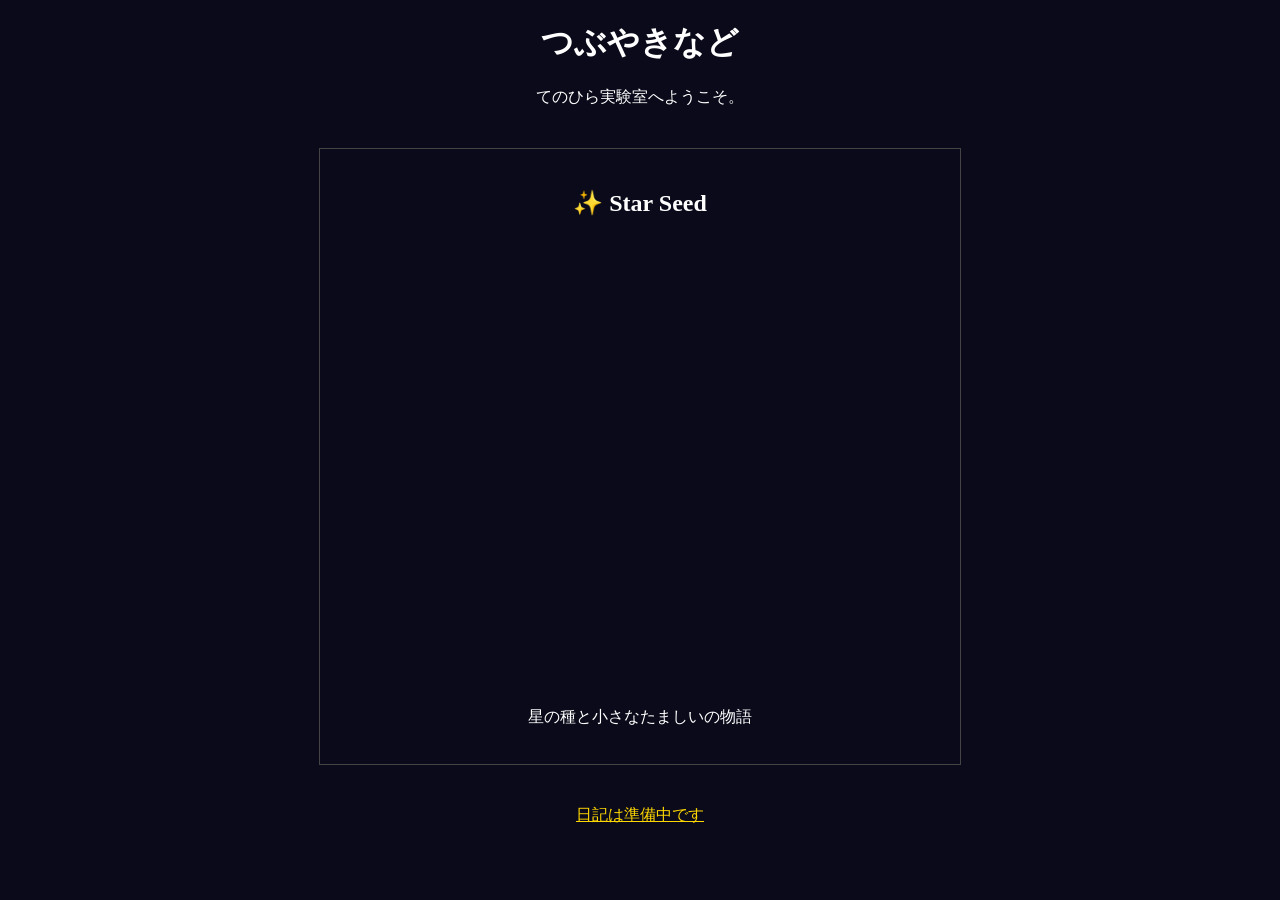
==== index.html @ f22b9439 "Create index.html" ====
<!DOCTYPE html>
<html lang="ja">
<head>
    <meta charset="UTF-8">
    <title>neMry-sketchbook</title>
    <style>
        body { background: #0a0a1a; color: #fff; text-align: center; font-family: serif; }
        .game-card { margin: 40px auto; padding: 20px; border: 1px solid #444; max-width: 600px; }
        iframe { border: none; width: 100%; height: 450px; }
    </style>
</head>
<body>
    <h1>つぶやきなど</h1>
    <p>てのひら実験室へようこそ。</p>

    <div class="game-card">
        <h2>✨ Star Seed</h2>
        <!-- PLiCyの埋め込みタグ（例） -->
        <iframe src="https://plicy.net/GameEmbed/ゲームID" allowfullscreen></iframe>
        <p>星の種と小さなたましいの物語</p>
    </div>

    <footer>
        <p><a href="diary/2026-03.html" style="color: #ffd700;">日記は準備中です</a></p>
    </footer>
</body>
</html>
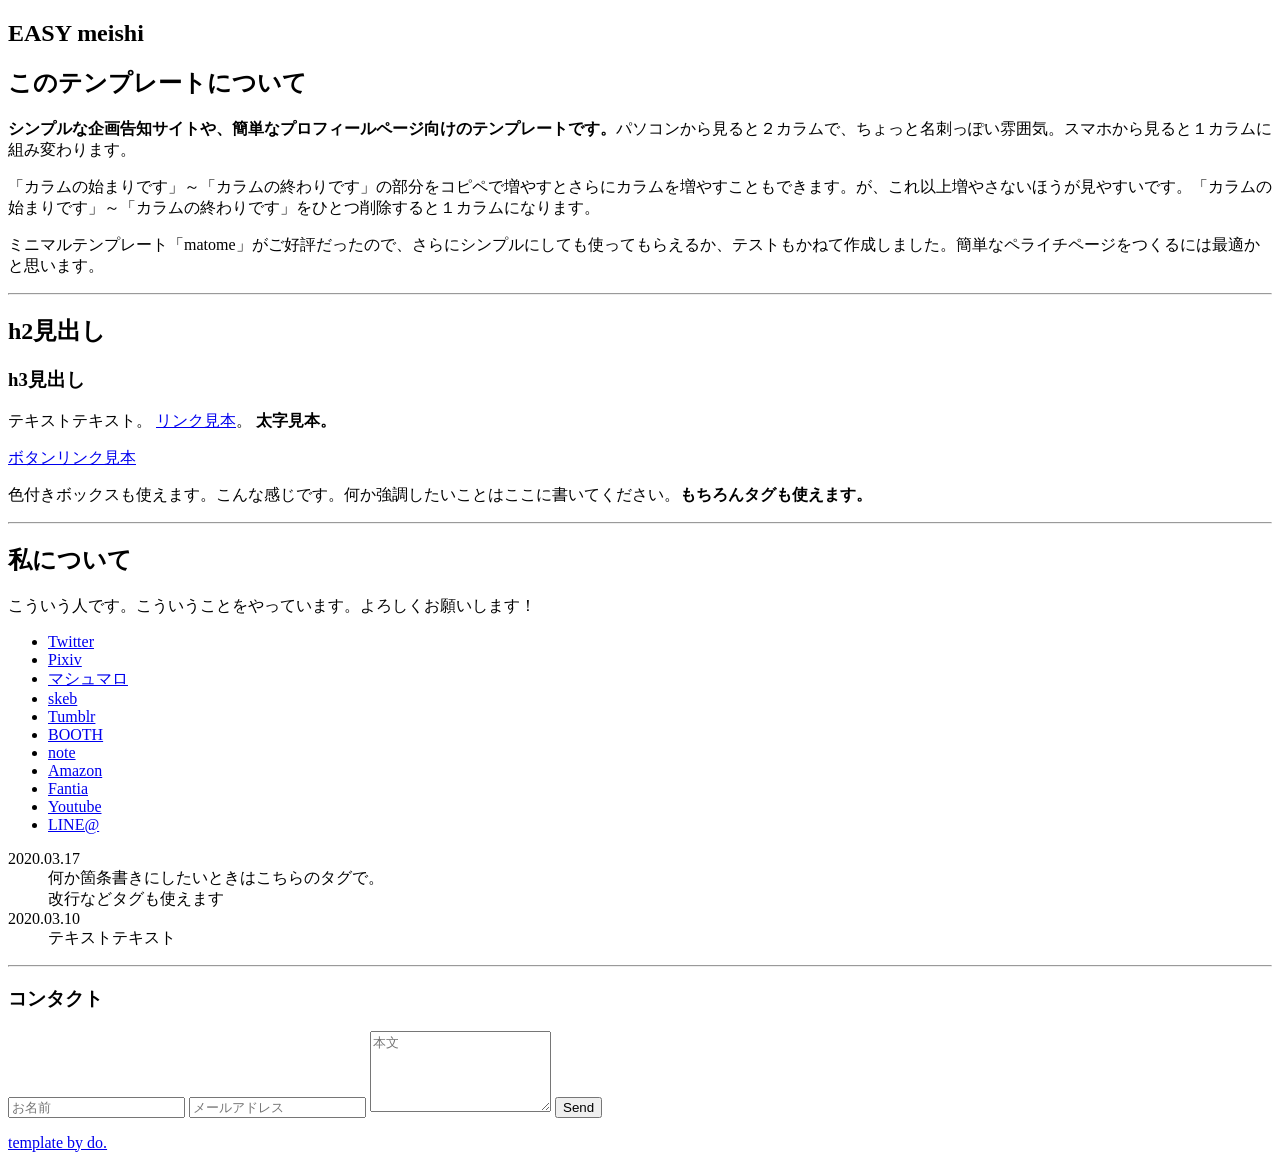
==== commit 6b8f2bce: "gt008_doテンプレその1 cssフォルダを作ってほしいです。" ====
--- a/index.html
+++ b/index.html
@@ -1,27 +1,100 @@
-<!DOCTYPE html>
-<html lang="ja">
-<head>
-    <meta charset="UTF-8">
-    <title>neMry-sketchbook</title>
-    <style>
-        body { background: #0a0a1a; color: #fff; text-align: center; font-family: serif; }
-        .game-card { margin: 40px auto; padding: 20px; border: 1px solid #444; max-width: 600px; }
-        iframe { border: none; width: 100%; height: 450px; }
-    </style>
-</head>
-<body>
-    <h1>つぶやきなど</h1>
-    <p>てのひら実験室へようこそ。</p>
-
-    <div class="game-card">
-        <h2>✨ Star Seed</h2>
-        <!-- PLiCyの埋め込みタグ（例） -->
-        <iframe src="https://plicy.net/GameEmbed/ゲームID" allowfullscreen></iframe>
-        <p>星の種と小さなたましいの物語</p>
-    </div>
-
-    <footer>
-        <p><a href="diary/2026-03.html" style="color: #ffd700;">日記は準備中です</a></p>
-    </footer>
-</body>
-</html>
+<!DOCTYPE html>
+<html lang="ja">
+<head>
+  <meta charset="utf-8">
+  <meta name="viewport" content="width=device-width">
+  <title>EASY meishi</title>
+  <link rel="stylesheet" href="css/style.css">
+</head>
+
+<body>
+
+  <main>
+
+    <section>
+      <header>
+        <h1>EASY meishi</h1>
+        <!-- h1タグの中にページのタイトルを書いてください。
+            プロフィールページなら「About me」などがおススメです -->
+      </header>
+
+      <div class="row">
+
+      <div class="col"> <!-- カラムの始まりです -->
+
+        <h2>このテンプレートについて</h2>
+        <p><strong>シンプルな企画告知サイトや、簡単なプロフィールページ向けのテンプレートです。</strong>パソコンから見ると２カラムで、ちょっと名刺っぽい雰囲気。スマホから見ると１カラムに組み変わります。</p>
+
+        <p>「カラムの始まりです」～「カラムの終わりです」の部分をコピペで増やすとさらにカラムを増やすこともできます。が、これ以上増やさないほうが見やすいです。「カラムの始まりです」～「カラムの終わりです」をひとつ削除すると１カラムになります。</p>
+
+        <p>ミニマルテンプレート「matome」がご好評だったので、さらにシンプルにしても使ってもらえるか、テストもかねて作成しました。簡単なペライチページをつくるには最適かと思います。</p>
+
+        <hr>
+        <!-- hrタグで区切り線を付けられます -->
+
+        <h2>h2見出し</h2>
+        <h3>h3見出し</h3>
+        <p>テキストテキスト。
+        <a href="#">リンク見本</a>。
+        <strong>太字見本。</strong></p>
+
+        <a href="#" class="btn">ボタンリンク見本</a>
+
+        <div class="box">
+          <p>色付きボックスも使えます。こんな感じです。何か強調したいことはここに書いてください。<strong>もちろんタグも使えます。</strong></p>
+        </div>
+
+      </div> <!-- カラムの終わりです -->
+
+      <div class="col"> <!-- カラムの始まりです -->
+      <hr class="only-phone"> <!-- スマホ表示で１カラムになったときだけ表示される区切り線です -->
+        <h2>私について</h2>
+        <p>こういう人です。こういうことをやっています。よろしくお願いします！</p>
+
+        <ul class="sns-list"> <!-- お使いのWebサービスやSNSへのリンクを貼ってください -->
+          <li><a href="#" class="twitter" target="_blank">Twitter</a></li>
+          <li><a href="#" class="pixiv" target="_blank">Pixiv</a></li>
+          <li><a href="#" class="marsh" target="_blank">マシュマロ</a></li>
+          <li><a href="#" class="skeb" target="_blank">skeb</a></li>
+          <li><a href="#" class="tumblr" target="_blank">Tumblr</a></li>
+          <li><a href="#" class="booth" target="_blank">BOOTH</a></li>
+          <li><a href="#" class="note" target="_blank">note</a></li>
+          <li><a href="#" class="amazon" target="_blank">Amazon</a></li>
+          <li><a href="#" class="fantia" target="_blank">Fantia</a></li>
+          <li><a href="#" class="youtube" target="_blank">Youtube</a></li>
+          <li><a href="#" class="lineat" target="_blank">LINE@</a></li>
+        </ul>
+
+        <dl class="memo">
+          <dt>2020.03.17</dt>
+          <dd>何か箇条書きにしたいときはこちらのタグで。<br>改行などタグも使えます</dd>
+          <dt>2020.03.10</dt>
+          <dd>テキストテキスト</dd>
+        </dl>
+
+        <hr>
+
+        <h3>コンタクト</h3>
+
+        <form method="post" action="ここにアクション" class="mailform">
+          <input type="text" name="message" placeholder="お名前">
+          <input type="mail" name="message" placeholder="メールアドレス">
+          <textarea rows="5" name="message" placeholder="本文"></textarea>
+          <input type="submit" value="Send">
+        </form>
+      </div> <!-- カラムの終わりです -->
+
+      </div>
+
+    </section>
+
+
+  </main>
+
+
+  <footer>
+    <p class="bottom"><a href="https://do.gt-gt.org" target="_blank">template by do.</a></p>
+  </footer>
+</body>
+
+</html>
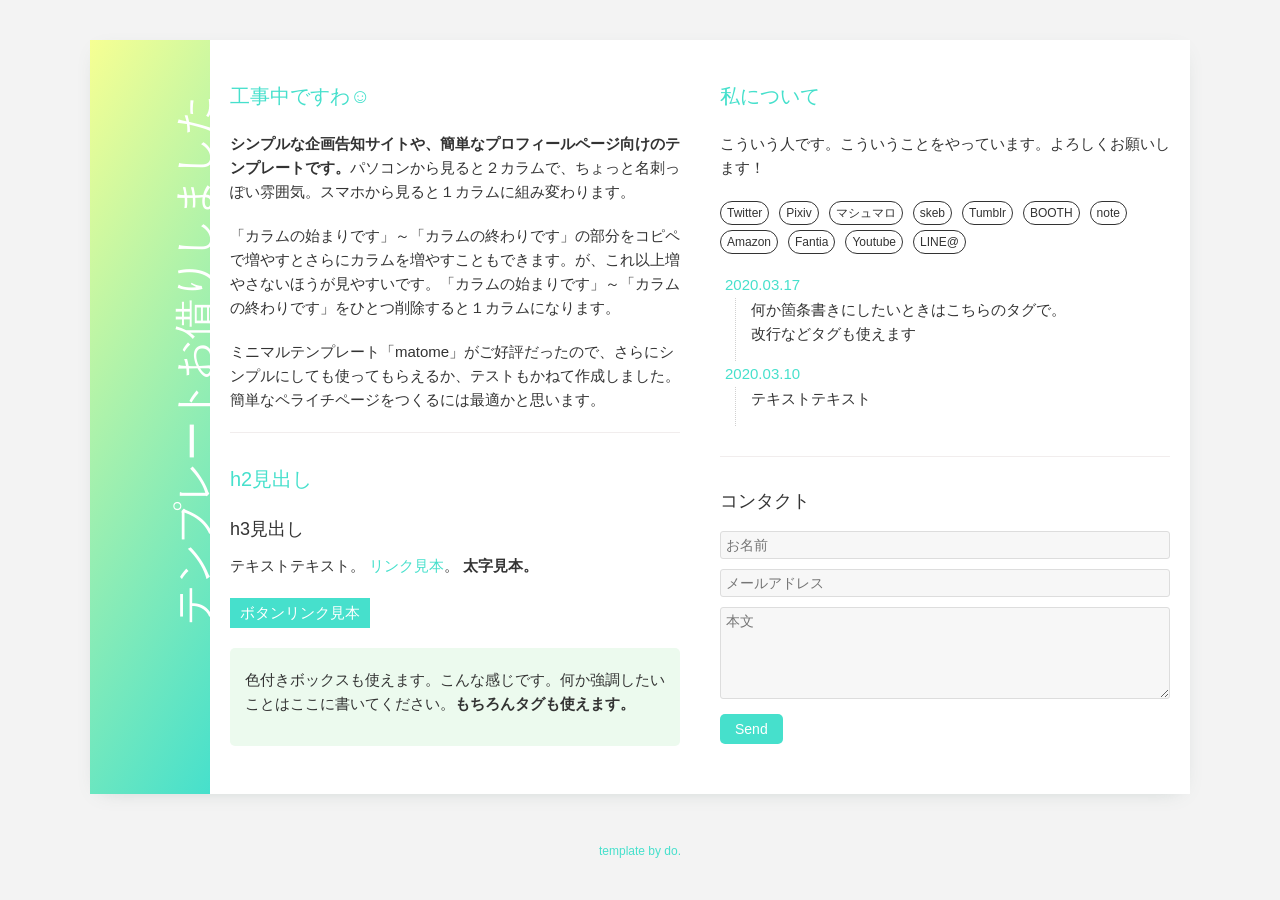
==== commit f53fa795: "Update index.html" ====
--- a/index.html
+++ b/index.html
@@ -13,7 +13,7 @@
 
     <section>
       <header>
-        <h1>EASY meishi</h1>
+        <h1>テンプレートお借りしました</h1>
         <!-- h1タグの中にページのタイトルを書いてください。
             プロフィールページなら「About me」などがおススメです -->
       </header>
@@ -22,7 +22,7 @@
 
       <div class="col"> <!-- カラムの始まりです -->
 
-        <h2>このテンプレートについて</h2>
+        <h2>工事中ですわ☺️</h2>
         <p><strong>シンプルな企画告知サイトや、簡単なプロフィールページ向けのテンプレートです。</strong>パソコンから見ると２カラムで、ちょっと名刺っぽい雰囲気。スマホから見ると１カラムに組み変わります。</p>
 
         <p>「カラムの始まりです」～「カラムの終わりです」の部分をコピペで増やすとさらにカラムを増やすこともできます。が、これ以上増やさないほうが見やすいです。「カラムの始まりです」～「カラムの終わりです」をひとつ削除すると１カラムになります。</p>
@@ -98,3 +98,4 @@
 </body>
 
 </html>
+
--- a/css/style.css
+++ b/css/style.css
@@ -0,0 +1,445 @@
+@charset "UTF-8";
+/* ==========================================
+   Template: EASY meishi（https://do.gt-gt.org/）
+   Copyright: 2020 do.
+   利用規約を遵守の上お使いください。二次配布・販売を禁じます。
+   ========================================== */
+/* ==========================================
+  リセットCSS
+  基本的には触らないでください
+  ========================================== */
+@import url("https://fonts.googleapis.com/css?family=Noto+Sans+JP:100,300|Raleway:100,300&display=swap");
+input[type="submit"] {
+  -webkit-appearance: none;
+  border-radius: 0;
+}
+
+html {
+  box-sizing: border-box;
+  -ms-overflow-style: scrollbar;
+}
+
+*,
+*::after,
+*::before {
+  box-sizing: border-box;
+}
+
+ol,
+ul {
+  list-style: none;
+}
+
+h1,
+h2,
+h3,
+h4,
+h5,
+img,
+p {
+  margin: 0;
+  padding: 0;
+}
+
+hr {
+  border: none;
+  height: 1px;
+  background: #f1eded;
+  margin: 2em auto;
+  width: 100%;
+}
+
+h1,
+h2,
+h3,
+h4,
+h5,
+p {
+  line-height: 1.6em;
+}
+
+/* ==========================================
+  以下、デザインを決める記述です。
+  ※印で検索することで設定箇所へジャンプします。
+   ========================================== */
+body {
+  background: #f3f3f3;
+  /* ↑背景色 ※ */
+  font-family: 'Avenir','Helvetica Neue','Helvetica','Arial','Hiragino Sans','ヒラギノ角ゴシック',YuGothic,'Yu Gothic','メイリオ', Meiryo,'ＭＳ Ｐゴシック','MS PGothic',sans-serif;
+  /* 全体のフォント ※ */
+  padding: 0;
+  margin: 0;
+  color: #333333;
+  font-size: 15px;
+  line-height: 1.6;
+}
+
+section {
+  overflow: hidden;
+  width: calc(90vw - 40px);
+  max-width: 1100px;
+  margin: 40px auto;
+  background: #ffffff;
+  box-shadow: 0 5px 20px -12px #69827d73;
+  display: -webkit-box;
+  display: flex;
+}
+
+@media screen and (max-width: 767px) {
+  section {
+    -webkit-box-orient: vertical;
+    -webkit-box-direction: normal;
+            flex-direction: column;
+    width: 100%;
+    margin: 0;
+    box-shadow: none;
+  }
+}
+
+header {
+  width: 120px;
+  /* 以下backgroundから始まる数行がタイトル背景のグラデーションです ※ */
+  background: #f6ff93;
+  background: linear-gradient(121deg, #f6ff93 0%, #46e0cc 100%);
+  position: relative;
+}
+
+header h1 {
+  color: #ffffff;
+  font-family: "Spartan", "Noto Sans JP", sans-serif;
+  position: absolute;
+  width: -webkit-fit-content;
+  width: -moz-fit-content;
+  width: fit-content;
+  -webkit-transform: rotate(-90deg);
+          transform: rotate(-90deg);
+  -webkit-transform-origin: right bottom;
+          transform-origin: right bottom;
+  top: -10px;
+  right: -15px;
+  font-size: 40px;
+  font-weight: 100;
+  word-break: keep-all;
+  width: 90vh;
+  text-align: right;
+}
+
+@media screen and (max-width: 991px) {
+  header {
+    width: 80px;
+  }
+}
+
+@media screen and (max-width: 767px) {
+  header {
+    width: 100%;
+    height: 50px;
+  }
+  header h1 {
+    -webkit-transform: none;
+            transform: none;
+    width: 100%;
+    top: auto;
+    right: auto;
+    bottom: -10px;
+    font-size: 25px;
+  }
+}
+
+.row {
+  display: -webkit-box;
+  display: flex;
+  -webkit-box-flex: 1;
+          flex: 1;
+}
+
+@media screen and (max-width: 767px) {
+  .row {
+    -webkit-box-orient: vertical;
+    -webkit-box-direction: normal;
+            flex-direction: column;
+  }
+}
+
+.col {
+  -webkit-box-flex: 1;
+          flex: 1;
+  padding: 40px 20px;
+}
+
+.col > *:first-of-type {
+  margin-top: 0;
+}
+
+a {
+  text-decoration: none;
+  color: #46e0cc;
+  /* ↑リンクの色　一括置換すると見出し色なども一緒に変わります ※ */
+  -webkit-transition: 0.3s;
+  transition: 0.3s;
+}
+
+a img {
+  -webkit-transition: 0.3s;
+  transition: 0.3s;
+}
+
+a:hover {
+  color: #aefe7c;
+  /* ↑リンクをホバーしたときの色 ※ */
+  -webkit-transition: 0.3s;
+  transition: 0.3s;
+}
+
+a:hover img {
+  opacity: 0.7;
+  -webkit-transition: 0.3s;
+  transition: 0.3s;
+}
+
+a.btn {
+  display: block;
+  background: #46e0cc;
+  color: white;
+  padding: 3px 10px;
+  margin: 20px 0;
+  width: -webkit-fit-content;
+  width: -moz-fit-content;
+  width: fit-content;
+}
+
+a.btn:hover {
+  background: #aefe7c;
+}
+
+dl,
+ol,
+p,
+ul {
+  margin: 10px auto 20px;
+  padding: 0;
+}
+
+@media screen and (max-width: 767px) {
+  dl,
+  ol,
+  p,
+  ul {
+    margin: 15px auto;
+  }
+}
+
+h2 {
+  color: #46e0cc;
+  font-weight: 100;
+  font-size: 20px;
+  margin: 30px 0 20px;
+}
+
+h3 {
+  margin: 20px 0 10px;
+  font-size: 18px;
+  font-weight: 400;
+}
+
+.center {
+  text-align: center;
+}
+
+dl.memo dt {
+  width: 100%;
+  color: #46e0cc;
+  padding: 1px 5px;
+}
+
+dl.memo dd {
+  border-left: 1px dotted #d0d0d0;
+  margin: 0 0 0 1em;
+  padding: 0 0 1em 1em;
+}
+
+.box {
+  background: #ecfaee;
+  /* ↑色付きボックスの背景色 ※ */
+  padding: 10px 15px;
+  border-radius: 5px;
+}
+
+ul.sns-list {
+  display: -webkit-box;
+  display: flex;
+  flex-wrap: wrap;
+  margin: 1em auto;
+  max-width: 600px;
+}
+
+ul.sns-list li {
+  margin-bottom: .3em;
+}
+
+ul.sns-list li a {
+  font-size: 12px;
+  border: 1px solid;
+  color: #333;
+  padding: 4px 6px;
+  border-radius: 20px;
+}
+
+ul.sns-list li a:hover {
+  background: #65676d;
+  color: #ffffff;
+}
+
+ul.sns-list li a.twitter:hover {
+  background: #1DA1F2;
+  border: 2px solid #1DA1F2;
+  color: #ffffff;
+}
+
+ul.sns-list li a.tumblr:hover {
+  background: #36465d;
+  border: 2px solid #36465d;
+  color: #ffffff;
+}
+
+ul.sns-list li a.lineat:hover {
+  background: #00b900;
+  border: 2px solid #00b900;
+  color: #ffffff;
+}
+
+ul.sns-list li a.youtube:hover {
+  background: #cd201f;
+  border: 2px solid #cd201f;
+  color: #ffffff;
+}
+
+ul.sns-list li a.note:hover {
+  background: #2dcdb5;
+  border: 2px solid #2dcdb5;
+  color: #ffffff;
+}
+
+ul.sns-list li a.amazon:hover {
+  background: #FF9900;
+  border: 2px solid #FF9900;
+  color: #ffffff;
+}
+
+ul.sns-list li a.marsh:hover {
+  background: #F3969A;
+  border: 2px solid #F3969A;
+  color: #ffffff;
+}
+
+ul.sns-list li a.skeb:hover {
+  background: #30B396;
+  border: 2px solid #30B396;
+  color: #ffffff;
+}
+
+ul.sns-list li a.pixiv:hover {
+  background: #0096FA;
+  border: 2px solid #0096FA;
+  color: #ffffff;
+}
+
+ul.sns-list li a.booth:hover {
+  background: #FC4D50;
+  border: 2px solid #FC4D50;
+  color: #ffffff;
+}
+
+ul.sns-list li a.fantia:hover {
+  background: #FF5600;
+  border: 2px solid #FF5600;
+  color: #ffffff;
+}
+
+ul.sns-list li:not(:last-of-type) {
+  margin-right: 10px;
+}
+
+form.mailform {
+  display: -webkit-box;
+  display: flex;
+  flex-wrap: wrap;
+}
+
+form.mailform input {
+  -webkit-transition: 0.3s;
+  transition: 0.3s;
+}
+
+form.mailform input[type=mail], form.mailform input[type=text] {
+  width: 100%;
+  font-family: YuGothic,'Yu Gothic','TsukuBRdGothic-Regular','Hiragino Kaku Gothic ProN','ヒラギノ角ゴ ProN W3','Cambria Math','Avenir',sans-serif;
+  border: none;
+  border: 1px solid #ddd;
+  border-radius: 3px;
+  background: #f7f7f7;
+  margin: 5px 0;
+  padding: 5px;
+  font-size: 14px;
+}
+
+form.mailform input[type=mail]:focus, form.mailform input[type=text]:focus {
+  outline: none;
+  background: white;
+}
+
+form.mailform input[type=submit] {
+  border: none;
+  padding: 7px 15px;
+  font-size: 14px;
+  background: #46e0cc;
+  color: #ffffff;
+  border-radius: 5px;
+  margin: 10px 0;
+  background: #46e0cc;
+}
+
+form.mailform input[type=submit]:hover {
+  outline: none;
+  background: #aefe7c;
+  cursor: pointer;
+}
+
+form.mailform textarea {
+  width: 100%;
+  border: 1px solid #ddd;
+  background: #f7f7f7;
+  border-radius: 3px;
+  font-family: YuGothic,'Yu Gothic','TsukuBRdGothic-Regular','Hiragino Kaku Gothic ProN','ヒラギノ角ゴ ProN W3','Cambria Math','Avenir',sans-serif;
+  margin: 5px 0;
+  padding: 5px;
+  font-size: 14px;
+}
+
+form.mailform textarea:focus {
+  outline: none;
+  background: white;
+}
+
+footer p {
+  text-align: center;
+}
+
+footer p a {
+  text-align: center;
+  width: 100%;
+  font-size: 12px;
+  padding: 5px 10px;
+  margin: 0 auto;
+  display: block;
+}
+
+.only-phone {
+  display: none;
+}
+
+@media screen and (max-width: 767px) {
+  .only-phone {
+    display: block;
+  }
+}
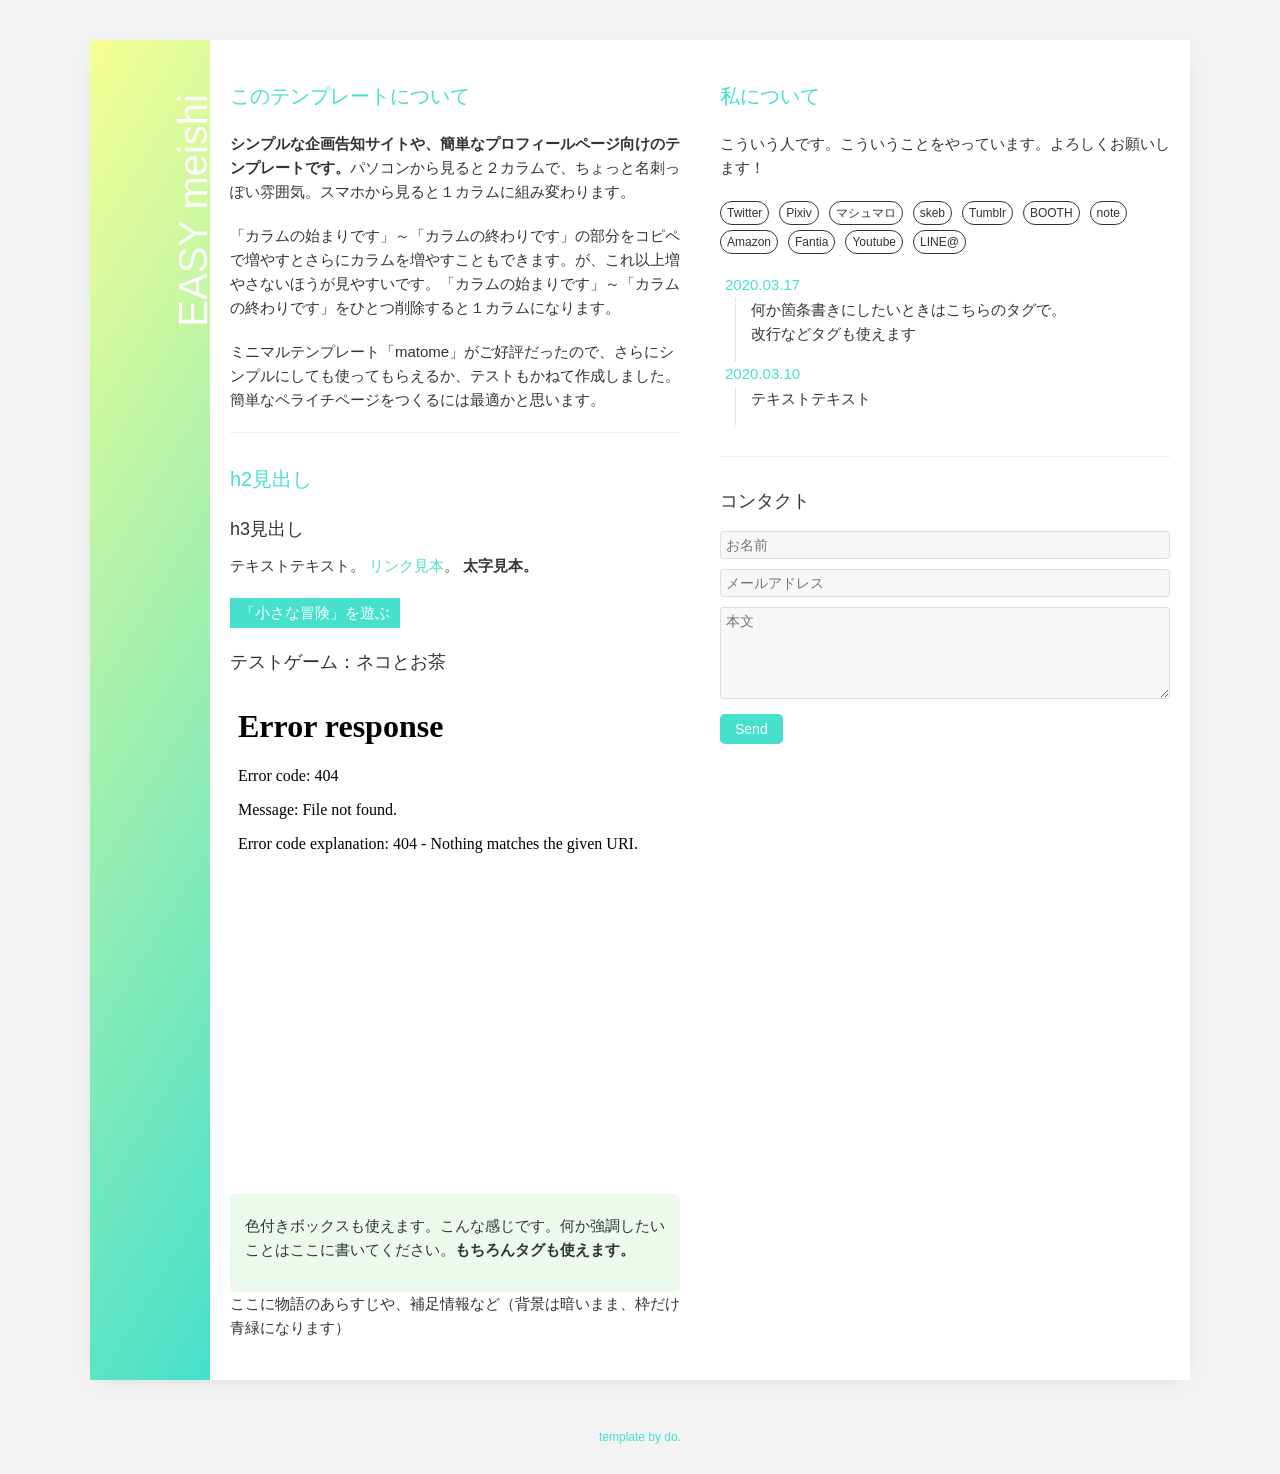
==== commit 462f4087: "upload files" ====
--- a/index.html
+++ b/index.html
@@ -13,7 +13,7 @@
 
     <section>
       <header>
-        <h1>テンプレートお借りしました</h1>
+        <h1>EASY meishi</h1>
         <!-- h1タグの中にページのタイトルを書いてください。
             プロフィールページなら「About me」などがおススメです -->
       </header>
@@ -22,7 +22,7 @@
 
       <div class="col"> <!-- カラムの始まりです -->
 
-        <h2>工事中ですわ☺️</h2>
+        <h2>このテンプレートについて</h2>
         <p><strong>シンプルな企画告知サイトや、簡単なプロフィールページ向けのテンプレートです。</strong>パソコンから見ると２カラムで、ちょっと名刺っぽい雰囲気。スマホから見ると１カラムに組み変わります。</p>
 
         <p>「カラムの始まりです」～「カラムの終わりです」の部分をコピペで増やすとさらにカラムを増やすこともできます。が、これ以上増やさないほうが見やすいです。「カラムの始まりです」～「カラムの終わりです」をひとつ削除すると１カラムになります。</p>
@@ -38,11 +38,24 @@
         <a href="#">リンク見本</a>。
         <strong>太字見本。</strong></p>
 
-        <a href="#" class="btn">ボタンリンク見本</a>
+        <a href="/games/bitsy/tiny_adventure.html" class="btn">「小さな冒険」を遊ぶ</a>
+
+<!-- サイトの中に窓を作って、その中でゲームを動かす -->
+        <div class="box-dotted">
+          <h3>テストゲーム：ネコとお茶</h3>
+          <iframe src="games/bitsy/tiny_adventure.html" width="100%" height="500px" style="border:none;"></iframe>
+        </div>
+
+
 
         <div class="box">
           <p>色付きボックスも使えます。こんな感じです。何か強調したいことはここに書いてください。<strong>もちろんタグも使えます。</strong></p>
+          
         </div>
+
+          <div class="box-dotted">
+          ここに物語のあらすじや、補足情報など（背景は暗いまま、枠だけ青緑になります）
+          </div>
 
       </div> <!-- カラムの終わりです -->
 
@@ -98,4 +111,3 @@
 </body>
 
 </html>
-
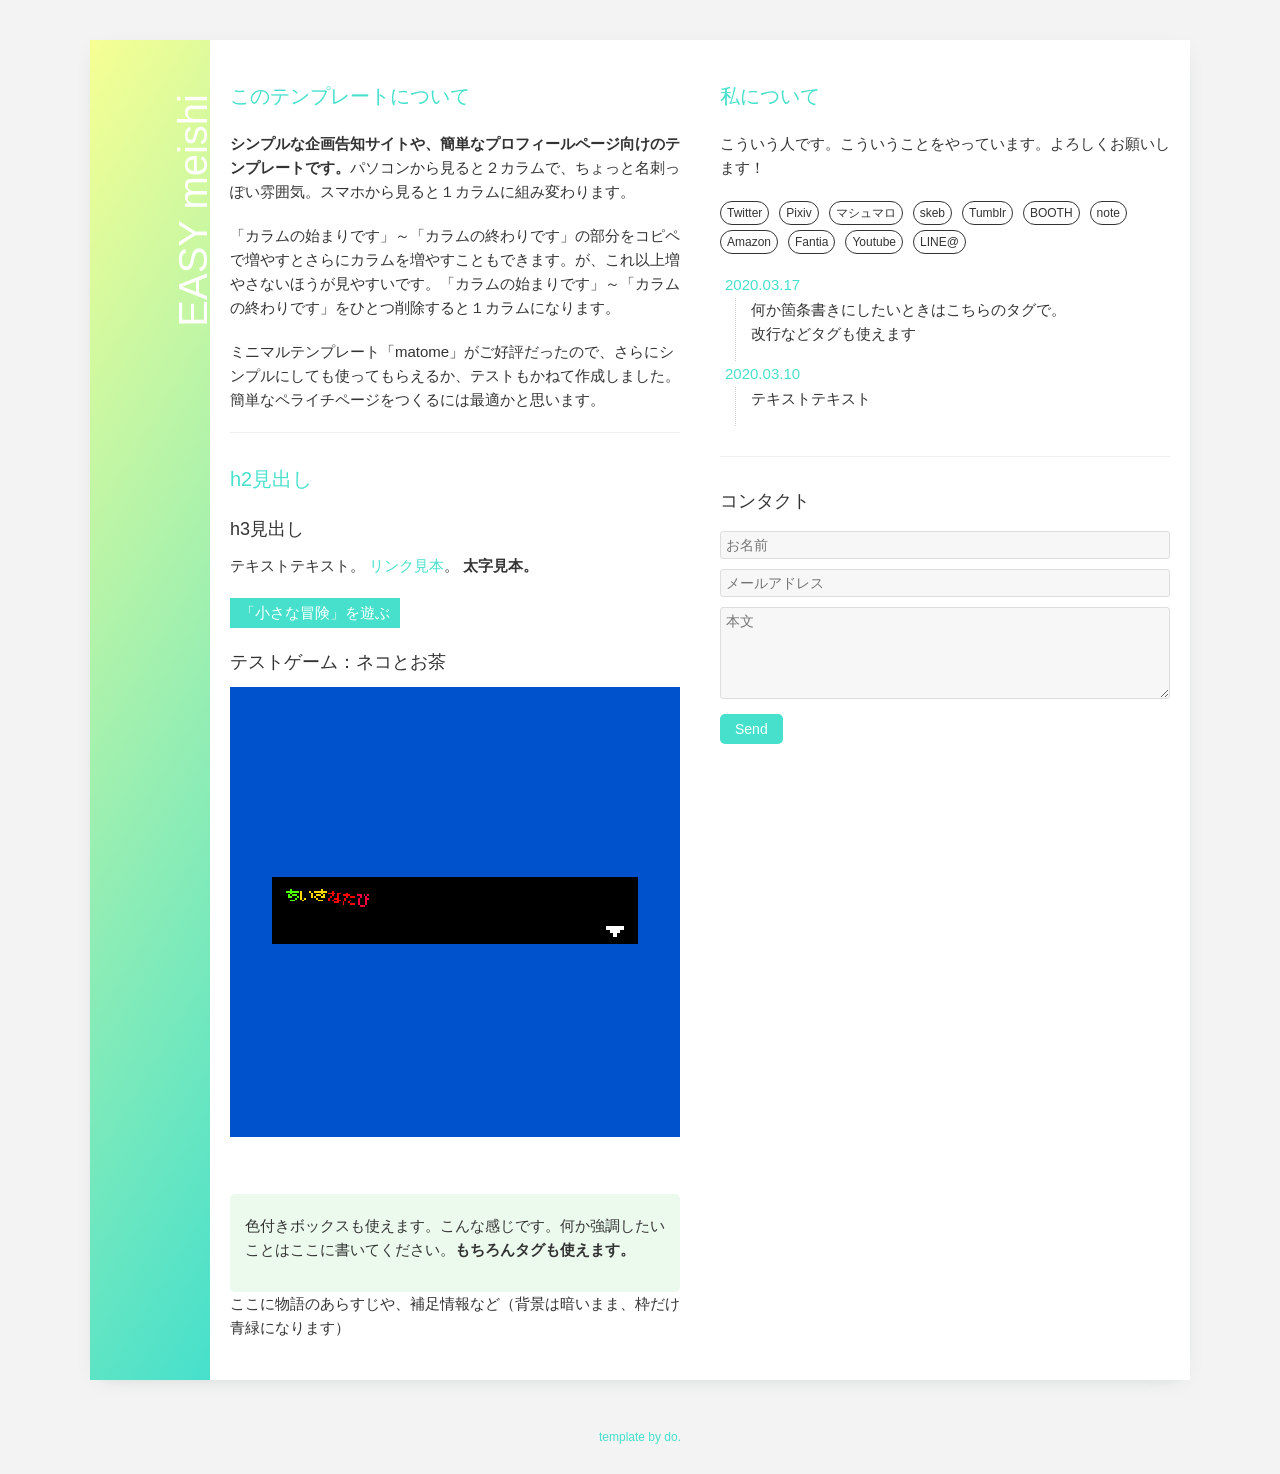
==== commit 89b71b67: "Update index.html" ====
--- a/index.html
+++ b/index.html
@@ -38,7 +38,7 @@
         <a href="#">リンク見本</a>。
         <strong>太字見本。</strong></p>
 
-        <a href="/games/bitsy/tiny_adventure.html" class="btn">「小さな冒険」を遊ぶ</a>
+        <a href="games/bitsy/tiny_adventure.html" class="btn">「小さな冒険」を遊ぶ</a>
 
 <!-- サイトの中に窓を作って、その中でゲームを動かす -->
         <div class="box-dotted">
@@ -111,3 +111,4 @@
 </body>
 
 </html>
+
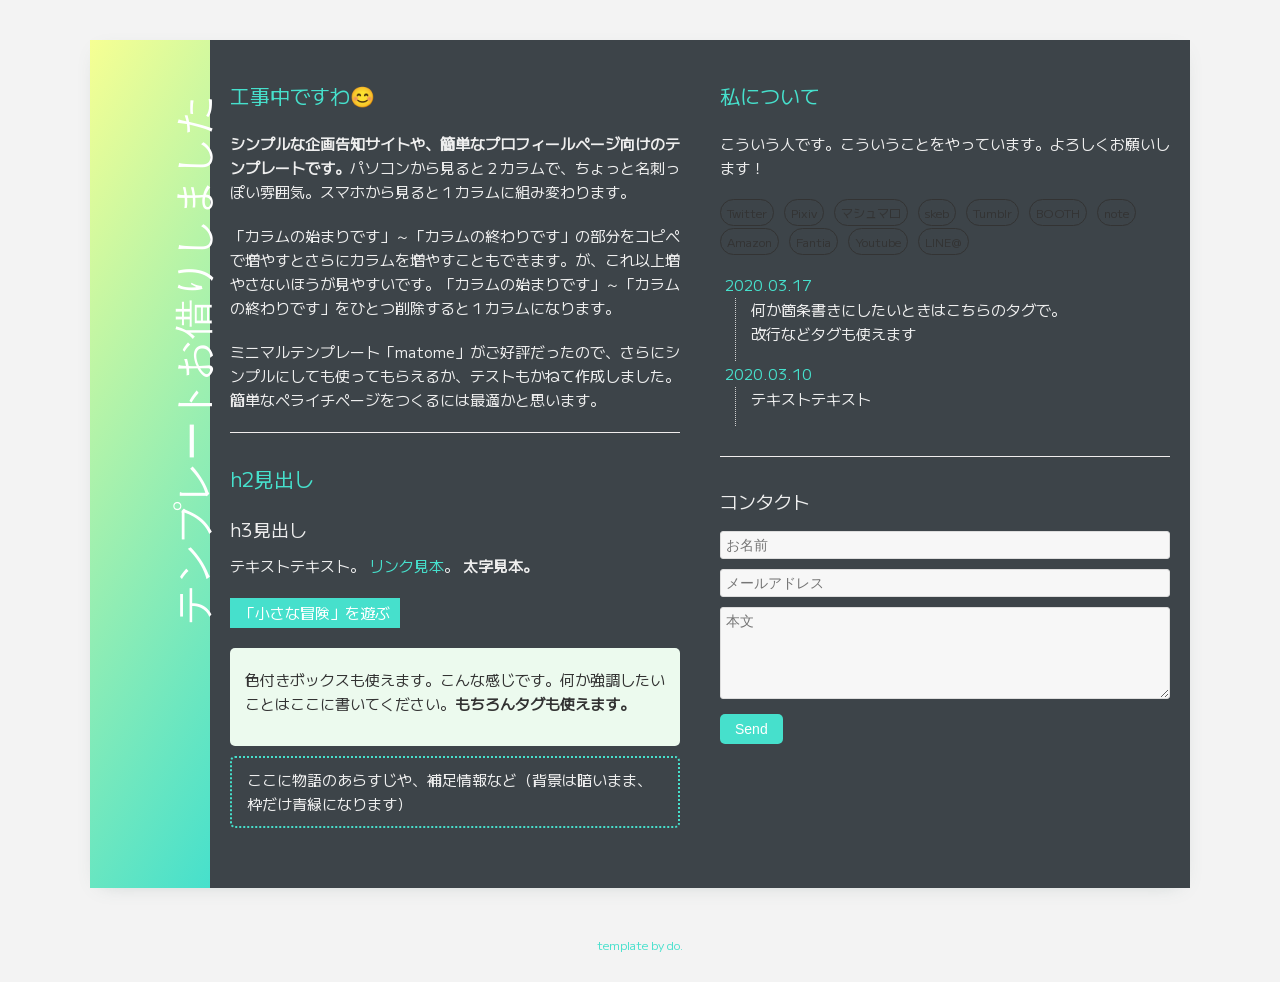
==== commit 8e7c5a50: "Update index.html" ====
--- a/index.html
+++ b/index.html
@@ -3,7 +3,7 @@
 <head>
   <meta charset="utf-8">
   <meta name="viewport" content="width=device-width">
-  <title>EASY meishi</title>
+  <title>nem-sketchbook</title>
   <link rel="stylesheet" href="css/style.css">
 </head>
 
@@ -13,7 +13,7 @@
 
     <section>
       <header>
-        <h1>EASY meishi</h1>
+        <h1>テンプレートお借りしました</h1>
         <!-- h1タグの中にページのタイトルを書いてください。
             プロフィールページなら「About me」などがおススメです -->
       </header>
@@ -22,7 +22,7 @@
 
       <div class="col"> <!-- カラムの始まりです -->
 
-        <h2>このテンプレートについて</h2>
+        <h2>工事中ですわ😊</h2>
         <p><strong>シンプルな企画告知サイトや、簡単なプロフィールページ向けのテンプレートです。</strong>パソコンから見ると２カラムで、ちょっと名刺っぽい雰囲気。スマホから見ると１カラムに組み変わります。</p>
 
         <p>「カラムの始まりです」～「カラムの終わりです」の部分をコピペで増やすとさらにカラムを増やすこともできます。が、これ以上増やさないほうが見やすいです。「カラムの始まりです」～「カラムの終わりです」をひとつ削除すると１カラムになります。</p>
@@ -39,14 +39,6 @@
         <strong>太字見本。</strong></p>
 
         <a href="games/bitsy/tiny_adventure.html" class="btn">「小さな冒険」を遊ぶ</a>
-
-<!-- サイトの中に窓を作って、その中でゲームを動かす -->
-        <div class="box-dotted">
-          <h3>テストゲーム：ネコとお茶</h3>
-          <iframe src="games/bitsy/tiny_adventure.html" width="100%" height="500px" style="border:none;"></iframe>
-        </div>
-
-
 
         <div class="box">
           <p>色付きボックスも使えます。こんな感じです。何か強調したいことはここに書いてください。<strong>もちろんタグも使えます。</strong></p>
@@ -112,3 +104,4 @@
 
 </html>
 
+
--- a/css/style.css
+++ b/css/style.css
@@ -1,445 +1,486 @@
-@charset "UTF-8";
-/* ==========================================
-   Template: EASY meishi（https://do.gt-gt.org/）
-   Copyright: 2020 do.
-   利用規約を遵守の上お使いください。二次配布・販売を禁じます。
-   ========================================== */
-/* ==========================================
-  リセットCSS
-  基本的には触らないでください
-  ========================================== */
-@import url("https://fonts.googleapis.com/css?family=Noto+Sans+JP:100,300|Raleway:100,300&display=swap");
-input[type="submit"] {
-  -webkit-appearance: none;
-  border-radius: 0;
-}
-
-html {
-  box-sizing: border-box;
-  -ms-overflow-style: scrollbar;
-}
-
-*,
-*::after,
-*::before {
-  box-sizing: border-box;
-}
-
-ol,
-ul {
-  list-style: none;
-}
-
-h1,
-h2,
-h3,
-h4,
-h5,
-img,
-p {
-  margin: 0;
-  padding: 0;
-}
-
-hr {
-  border: none;
-  height: 1px;
-  background: #f1eded;
-  margin: 2em auto;
-  width: 100%;
-}
-
-h1,
-h2,
-h3,
-h4,
-h5,
-p {
-  line-height: 1.6em;
-}
-
-/* ==========================================
-  以下、デザインを決める記述です。
-  ※印で検索することで設定箇所へジャンプします。
-   ========================================== */
-body {
-  background: #f3f3f3;
-  /* ↑背景色 ※ */
-  font-family: 'Avenir','Helvetica Neue','Helvetica','Arial','Hiragino Sans','ヒラギノ角ゴシック',YuGothic,'Yu Gothic','メイリオ', Meiryo,'ＭＳ Ｐゴシック','MS PGothic',sans-serif;
-  /* 全体のフォント ※ */
-  padding: 0;
-  margin: 0;
-  color: #333333;
-  font-size: 15px;
-  line-height: 1.6;
-}
-
-section {
-  overflow: hidden;
-  width: calc(90vw - 40px);
-  max-width: 1100px;
-  margin: 40px auto;
-  background: #ffffff;
-  box-shadow: 0 5px 20px -12px #69827d73;
-  display: -webkit-box;
-  display: flex;
-}
-
-@media screen and (max-width: 767px) {
-  section {
-    -webkit-box-orient: vertical;
-    -webkit-box-direction: normal;
-            flex-direction: column;
-    width: 100%;
-    margin: 0;
-    box-shadow: none;
-  }
-}
-
-header {
-  width: 120px;
-  /* 以下backgroundから始まる数行がタイトル背景のグラデーションです ※ */
-  background: #f6ff93;
-  background: linear-gradient(121deg, #f6ff93 0%, #46e0cc 100%);
-  position: relative;
-}
-
-header h1 {
-  color: #ffffff;
-  font-family: "Spartan", "Noto Sans JP", sans-serif;
-  position: absolute;
-  width: -webkit-fit-content;
-  width: -moz-fit-content;
-  width: fit-content;
-  -webkit-transform: rotate(-90deg);
-          transform: rotate(-90deg);
-  -webkit-transform-origin: right bottom;
-          transform-origin: right bottom;
-  top: -10px;
-  right: -15px;
-  font-size: 40px;
-  font-weight: 100;
-  word-break: keep-all;
-  width: 90vh;
-  text-align: right;
-}
-
-@media screen and (max-width: 991px) {
-  header {
-    width: 80px;
-  }
-}
-
-@media screen and (max-width: 767px) {
-  header {
-    width: 100%;
-    height: 50px;
-  }
-  header h1 {
-    -webkit-transform: none;
-            transform: none;
-    width: 100%;
-    top: auto;
-    right: auto;
-    bottom: -10px;
-    font-size: 25px;
-  }
-}
-
-.row {
-  display: -webkit-box;
-  display: flex;
-  -webkit-box-flex: 1;
-          flex: 1;
-}
-
-@media screen and (max-width: 767px) {
-  .row {
-    -webkit-box-orient: vertical;
-    -webkit-box-direction: normal;
-            flex-direction: column;
-  }
-}
-
-.col {
-  -webkit-box-flex: 1;
-          flex: 1;
-  padding: 40px 20px;
-}
-
-.col > *:first-of-type {
-  margin-top: 0;
-}
-
-a {
-  text-decoration: none;
-  color: #46e0cc;
-  /* ↑リンクの色　一括置換すると見出し色なども一緒に変わります ※ */
-  -webkit-transition: 0.3s;
-  transition: 0.3s;
-}
-
-a img {
-  -webkit-transition: 0.3s;
-  transition: 0.3s;
-}
-
-a:hover {
-  color: #aefe7c;
-  /* ↑リンクをホバーしたときの色 ※ */
-  -webkit-transition: 0.3s;
-  transition: 0.3s;
-}
-
-a:hover img {
-  opacity: 0.7;
-  -webkit-transition: 0.3s;
-  transition: 0.3s;
-}
-
-a.btn {
-  display: block;
-  background: #46e0cc;
-  color: white;
-  padding: 3px 10px;
-  margin: 20px 0;
-  width: -webkit-fit-content;
-  width: -moz-fit-content;
-  width: fit-content;
-}
-
-a.btn:hover {
-  background: #aefe7c;
-}
-
-dl,
-ol,
-p,
-ul {
-  margin: 10px auto 20px;
-  padding: 0;
-}
-
-@media screen and (max-width: 767px) {
-  dl,
-  ol,
-  p,
-  ul {
-    margin: 15px auto;
-  }
-}
-
-h2 {
-  color: #46e0cc;
-  font-weight: 100;
-  font-size: 20px;
-  margin: 30px 0 20px;
-}
-
-h3 {
-  margin: 20px 0 10px;
-  font-size: 18px;
-  font-weight: 400;
-}
-
-.center {
-  text-align: center;
-}
-
-dl.memo dt {
-  width: 100%;
-  color: #46e0cc;
-  padding: 1px 5px;
-}
-
-dl.memo dd {
-  border-left: 1px dotted #d0d0d0;
-  margin: 0 0 0 1em;
-  padding: 0 0 1em 1em;
-}
-
-.box {
-  background: #ecfaee;
-  /* ↑色付きボックスの背景色 ※ */
-  padding: 10px 15px;
-  border-radius: 5px;
-}
-
-ul.sns-list {
-  display: -webkit-box;
-  display: flex;
-  flex-wrap: wrap;
-  margin: 1em auto;
-  max-width: 600px;
-}
-
-ul.sns-list li {
-  margin-bottom: .3em;
-}
-
-ul.sns-list li a {
-  font-size: 12px;
-  border: 1px solid;
-  color: #333;
-  padding: 4px 6px;
-  border-radius: 20px;
-}
-
-ul.sns-list li a:hover {
-  background: #65676d;
-  color: #ffffff;
-}
-
-ul.sns-list li a.twitter:hover {
-  background: #1DA1F2;
-  border: 2px solid #1DA1F2;
-  color: #ffffff;
-}
-
-ul.sns-list li a.tumblr:hover {
-  background: #36465d;
-  border: 2px solid #36465d;
-  color: #ffffff;
-}
-
-ul.sns-list li a.lineat:hover {
-  background: #00b900;
-  border: 2px solid #00b900;
-  color: #ffffff;
-}
-
-ul.sns-list li a.youtube:hover {
-  background: #cd201f;
-  border: 2px solid #cd201f;
-  color: #ffffff;
-}
-
-ul.sns-list li a.note:hover {
-  background: #2dcdb5;
-  border: 2px solid #2dcdb5;
-  color: #ffffff;
-}
-
-ul.sns-list li a.amazon:hover {
-  background: #FF9900;
-  border: 2px solid #FF9900;
-  color: #ffffff;
-}
-
-ul.sns-list li a.marsh:hover {
-  background: #F3969A;
-  border: 2px solid #F3969A;
-  color: #ffffff;
-}
-
-ul.sns-list li a.skeb:hover {
-  background: #30B396;
-  border: 2px solid #30B396;
-  color: #ffffff;
-}
-
-ul.sns-list li a.pixiv:hover {
-  background: #0096FA;
-  border: 2px solid #0096FA;
-  color: #ffffff;
-}
-
-ul.sns-list li a.booth:hover {
-  background: #FC4D50;
-  border: 2px solid #FC4D50;
-  color: #ffffff;
-}
-
-ul.sns-list li a.fantia:hover {
-  background: #FF5600;
-  border: 2px solid #FF5600;
-  color: #ffffff;
-}
-
-ul.sns-list li:not(:last-of-type) {
-  margin-right: 10px;
-}
-
-form.mailform {
-  display: -webkit-box;
-  display: flex;
-  flex-wrap: wrap;
-}
-
-form.mailform input {
-  -webkit-transition: 0.3s;
-  transition: 0.3s;
-}
-
-form.mailform input[type=mail], form.mailform input[type=text] {
-  width: 100%;
-  font-family: YuGothic,'Yu Gothic','TsukuBRdGothic-Regular','Hiragino Kaku Gothic ProN','ヒラギノ角ゴ ProN W3','Cambria Math','Avenir',sans-serif;
-  border: none;
-  border: 1px solid #ddd;
-  border-radius: 3px;
-  background: #f7f7f7;
-  margin: 5px 0;
-  padding: 5px;
-  font-size: 14px;
-}
-
-form.mailform input[type=mail]:focus, form.mailform input[type=text]:focus {
-  outline: none;
-  background: white;
-}
-
-form.mailform input[type=submit] {
-  border: none;
-  padding: 7px 15px;
-  font-size: 14px;
-  background: #46e0cc;
-  color: #ffffff;
-  border-radius: 5px;
-  margin: 10px 0;
-  background: #46e0cc;
-}
-
-form.mailform input[type=submit]:hover {
-  outline: none;
-  background: #aefe7c;
-  cursor: pointer;
-}
-
-form.mailform textarea {
-  width: 100%;
-  border: 1px solid #ddd;
-  background: #f7f7f7;
-  border-radius: 3px;
-  font-family: YuGothic,'Yu Gothic','TsukuBRdGothic-Regular','Hiragino Kaku Gothic ProN','ヒラギノ角ゴ ProN W3','Cambria Math','Avenir',sans-serif;
-  margin: 5px 0;
-  padding: 5px;
-  font-size: 14px;
-}
-
-form.mailform textarea:focus {
-  outline: none;
-  background: white;
-}
-
-footer p {
-  text-align: center;
-}
-
-footer p a {
-  text-align: center;
-  width: 100%;
-  font-size: 12px;
-  padding: 5px 10px;
-  margin: 0 auto;
-  display: block;
-}
-
-.only-phone {
-  display: none;
-}
-
-@media screen and (max-width: 767px) {
-  .only-phone {
-    display: block;
-  }
-}
+@charset "UTF-8";
+/* ==========================================
+   Template: EASY meishi（https://do.gt-gt.org/）
+   Copyright: 2020 do.
+   利用規約を遵守の上お使いください。二次配布・販売を禁じます。
+   ========================================== */
+/* ==========================================
+  リセットCSS
+  基本的には触らないでください
+  ========================================== */
+@import url("https://fonts.googleapis.com/css?family=Noto+Sans+JP:100,300|Raleway:100,300&display=swap");
+input[type="submit"] {
+  -webkit-appearance: none;
+  border-radius: 0;
+}
+
+html {
+  box-sizing: border-box;
+  -ms-overflow-style: scrollbar;
+}
+
+*,
+*::after,
+*::before {
+  box-sizing: border-box;
+}
+
+ol,
+ul {
+  list-style: none;
+}
+
+h1,
+h2,
+h3,
+h4,
+h5,
+img,
+p {
+  margin: 0;
+  padding: 0;
+}
+
+hr {
+  border: none;
+  height: 1px;
+  background: #f1eded;
+  margin: 2em auto;
+  width: 100%;
+}
+
+h1,
+h2,
+h3,
+h4,
+h5,
+p {
+  line-height: 1.6em;
+}
+
+/* ==========================================
+  以下、デザインを決める記述です。
+  ※印で検索することで設定箇所へジャンプします。
+   ========================================== */
+   
+   
+@font-face {
+  font-family: 'MPLUS1-Regular'; /* 好きな名前 */
+  src: url('../assets/fonts/MPLUS1-Regular.woff2') format('woff2');
+}
+
+
+/* @font-face { font-family: 'カッコいいフォント'; ... } */
+/* 例・bodyに "novel" という名前がついている時だけフォントを変える */
+/* cssファイルで設定 */
+/* body.novel { font-family: 'カッコいいフォント'; } */
+/* bodyの中で、*/
+/* .novelから始める。*/
+
+/* htmlファイルに↓これを書くとカッコいいフォントに変わる。*/
+/* <body class="novel"> */
+
+
+
+body {
+  background: #f3f3f3;
+  /* ↑背景色 ※ */
+  /* ここは横画面の余白の背景色。#3d4449 */
+
+  font-family: 'MPLUS1-Regular','Avenir','Helvetica Neue','Helvetica','Arial','Hiragino Sans','ヒラギノ角ゴシック',YuGothic,'Yu Gothic','メイリオ', Meiryo,'ＭＳ Ｐゴシック','MS PGothic',sans-serif;
+  /* 全体のフォント ※ */
+  
+
+  
+  padding: 0;
+  margin: 0;
+  color: #eeeeee; /* 元は#333333 */
+  font-size: 15px;
+  line-height: 1.6;
+}
+
+/* 本文のあるセクション */
+section {
+  overflow: hidden;
+  width: calc(90vw - 40px);
+  max-width: 1100px;
+  margin: 40px auto;
+  background: #3d4449;
+  /* ←真っ白(#ffffff)から、bodyより少し暗い#2b2e31/明るい色に */
+  
+  box-shadow: 0 5px 20px -12px #69827d73;
+  display: -webkit-box;
+  display: flex;
+}
+
+@media screen and (max-width: 767px) {
+  section {
+    -webkit-box-orient: vertical;
+    -webkit-box-direction: normal;
+            flex-direction: column;
+    width: 100%;
+    margin: 0;
+    box-shadow: none;
+  }
+}
+
+header {
+  width: 120px;
+  /* 以下backgroundから始まる数行がタイトル背景のグラデーションです ※ */
+  background: #f6ff93;
+  background: linear-gradient(121deg, #f6ff93 0%, #46e0cc 100%);
+  position: relative;
+}
+
+header h1 {
+  color: #ffffff;
+  font-family: "Spartan", "Noto Sans JP", sans-serif;
+  position: absolute;
+  width: -webkit-fit-content;
+  width: -moz-fit-content;
+  width: fit-content;
+  -webkit-transform: rotate(-90deg);
+          transform: rotate(-90deg);
+  -webkit-transform-origin: right bottom;
+          transform-origin: right bottom;
+  top: -10px;
+  right: -15px;
+  font-size: 40px;
+  font-weight: 100;
+  word-break: keep-all;
+  width: 90vh;
+  text-align: right;
+}
+
+@media screen and (max-width: 991px) {
+  header {
+    width: 80px;
+  }
+}
+
+@media screen and (max-width: 767px) {
+  header {
+    width: 100%;
+    height: 50px;
+  }
+  header h1 {
+    -webkit-transform: none;
+            transform: none;
+    width: 100%;
+    top: auto;
+    right: auto;
+    bottom: -10px;
+    font-size: 25px;
+  }
+}
+
+.row {
+  display: -webkit-box;
+  display: flex;
+  -webkit-box-flex: 1;
+          flex: 1;
+}
+
+@media screen and (max-width: 767px) {
+  .row {
+    -webkit-box-orient: vertical;
+    -webkit-box-direction: normal;
+            flex-direction: column;
+  }
+}
+
+.col {
+  -webkit-box-flex: 1;
+          flex: 1;
+  padding: 40px 20px;
+}
+
+.col > *:first-of-type {
+  margin-top: 0;
+}
+
+a {
+  text-decoration: none;
+  color: #46e0cc;
+  /* ↑リンクの色　一括置換すると見出し色なども一緒に変わります ※ */
+  -webkit-transition: 0.3s;
+  transition: 0.3s;
+}
+
+a img {
+  -webkit-transition: 0.3s;
+  transition: 0.3s;
+}
+
+a:hover {
+  color: #aefe7c;
+  /* ↑リンクをホバーしたときの色 ※ */
+  -webkit-transition: 0.3s;
+  transition: 0.3s;
+}
+
+a:hover img {
+  opacity: 0.7;
+  -webkit-transition: 0.3s;
+  transition: 0.3s;
+}
+
+a.btn {
+  display: block;
+  background: #46e0cc;
+  color: white;
+  padding: 3px 10px;
+  margin: 20px 0;
+  width: -webkit-fit-content;
+  width: -moz-fit-content;
+  width: fit-content;
+}
+
+a.btn:hover {
+  background: #aefe7c;
+}
+
+dl,
+ol,
+p,
+ul {
+  margin: 10px auto 20px;
+  padding: 0;
+}
+
+@media screen and (max-width: 767px) {
+  dl,
+  ol,
+  p,
+  ul {
+    margin: 15px auto;
+  }
+}
+
+h2 {
+  color: #46e0cc;
+  font-weight: 100;
+  font-size: 20px;
+  margin: 30px 0 20px;
+}
+
+h3 {
+  margin: 20px 0 10px;
+  font-size: 18px;
+  font-weight: 400;
+}
+
+.center {
+  text-align: center;
+}
+
+dl.memo dt {
+  width: 100%;
+  color: #46e0cc;
+  padding: 1px 5px;
+}
+
+dl.memo dd {
+  border-left: 1px dotted #d0d0d0;
+  margin: 0 0 0 1em;
+  padding: 0 0 1em 1em;
+}
+
+/* 色付きbox */
+.box {
+  background:#ecfaee ;
+  /* ↑色付きボックスの背景色 #f6ff93 #ecfaee ※ */
+  padding: 10px 15px;
+  border-radius: 5px;
+  color: #333333;
+}
+
+/* 新しく作る点線ボックス */
+.box-dotted {
+  background: transparent;    /* 背景なし（透明） */
+  border: 2px dotted #46e0cc; /* 3点セットで指定する。2pxの太さ・点線・テンプレートの青緑色 */
+  padding: 10px 15px;
+  border-radius: 5px;
+  margin: 10px auto 20px;     /* 前後の余白を調整 */
+  color: inherit;             /* 文字色は全体の明るい色のまま */
+}
+
+
+ul.sns-list {
+  display: -webkit-box;
+  display: flex;
+  flex-wrap: wrap;
+  margin: 1em auto;
+  max-width: 600px;
+}
+
+ul.sns-list li {
+  margin-bottom: .3em;
+}
+
+ul.sns-list li a {
+  font-size: 12px;
+  border: 1px solid;
+  color: #333;
+  padding: 4px 6px;
+  border-radius: 20px;
+}
+
+ul.sns-list li a:hover {
+  background: #65676d;
+  color: #ffffff;
+}
+
+ul.sns-list li a.twitter:hover {
+  background: #1DA1F2;
+  border: 2px solid #1DA1F2;
+  color: #ffffff;
+}
+
+ul.sns-list li a.tumblr:hover {
+  background: #36465d;
+  border: 2px solid #36465d;
+  color: #ffffff;
+}
+
+ul.sns-list li a.lineat:hover {
+  background: #00b900;
+  border: 2px solid #00b900;
+  color: #ffffff;
+}
+
+ul.sns-list li a.youtube:hover {
+  background: #cd201f;
+  border: 2px solid #cd201f;
+  color: #ffffff;
+}
+
+ul.sns-list li a.note:hover {
+  background: #2dcdb5;
+  border: 2px solid #2dcdb5;
+  color: #ffffff;
+}
+
+ul.sns-list li a.amazon:hover {
+  background: #FF9900;
+  border: 2px solid #FF9900;
+  color: #ffffff;
+}
+
+ul.sns-list li a.marsh:hover {
+  background: #F3969A;
+  border: 2px solid #F3969A;
+  color: #ffffff;
+}
+
+ul.sns-list li a.skeb:hover {
+  background: #30B396;
+  border: 2px solid #30B396;
+  color: #ffffff;
+}
+
+ul.sns-list li a.pixiv:hover {
+  background: #0096FA;
+  border: 2px solid #0096FA;
+  color: #ffffff;
+}
+
+ul.sns-list li a.booth:hover {
+  background: #FC4D50;
+  border: 2px solid #FC4D50;
+  color: #ffffff;
+}
+
+ul.sns-list li a.fantia:hover {
+  background: #FF5600;
+  border: 2px solid #FF5600;
+  color: #ffffff;
+}
+
+ul.sns-list li:not(:last-of-type) {
+  margin-right: 10px;
+}
+
+form.mailform {
+  display: -webkit-box;
+  display: flex;
+  flex-wrap: wrap;
+}
+
+form.mailform input {
+  -webkit-transition: 0.3s;
+  transition: 0.3s;
+}
+
+form.mailform input[type=mail], form.mailform input[type=text] {
+  width: 100%;
+  font-family: YuGothic,'Yu Gothic','TsukuBRdGothic-Regular','Hiragino Kaku Gothic ProN','ヒラギノ角ゴ ProN W3','Cambria Math','Avenir',sans-serif;
+  border: none;
+  border: 1px solid #ddd;
+  border-radius: 3px;
+  background: #f7f7f7;
+  margin: 5px 0;
+  padding: 5px;
+  font-size: 14px;
+}
+
+form.mailform input[type=mail]:focus, form.mailform input[type=text]:focus {
+  outline: none;
+  background: white;
+}
+
+form.mailform input[type=submit] {
+  border: none;
+  padding: 7px 15px;
+  font-size: 14px;
+  background: #46e0cc;
+  color: #ffffff;
+  border-radius: 5px;
+  margin: 10px 0;
+  background: #46e0cc;
+}
+
+form.mailform input[type=submit]:hover {
+  outline: none;
+  background: #aefe7c;
+  cursor: pointer;
+}
+
+form.mailform textarea {
+  width: 100%;
+  border: 1px solid #ddd;
+  background: #f7f7f7;
+  border-radius: 3px;
+  font-family: YuGothic,'Yu Gothic','TsukuBRdGothic-Regular','Hiragino Kaku Gothic ProN','ヒラギノ角ゴ ProN W3','Cambria Math','Avenir',sans-serif;
+  margin: 5px 0;
+  padding: 5px;
+  font-size: 14px;
+}
+
+form.mailform textarea:focus {
+  outline: none;
+  background: white;
+}
+
+footer p {
+  text-align: center;
+}
+
+footer p a {
+  text-align: center;
+  width: 100%;
+  font-size: 12px;
+  padding: 5px 10px;
+  margin: 0 auto;
+  display: block;
+}
+
+.only-phone {
+  display: none;
+}
+
+@media screen and (max-width: 767px) {
+  .only-phone {
+    display: block;
+  }
+}
